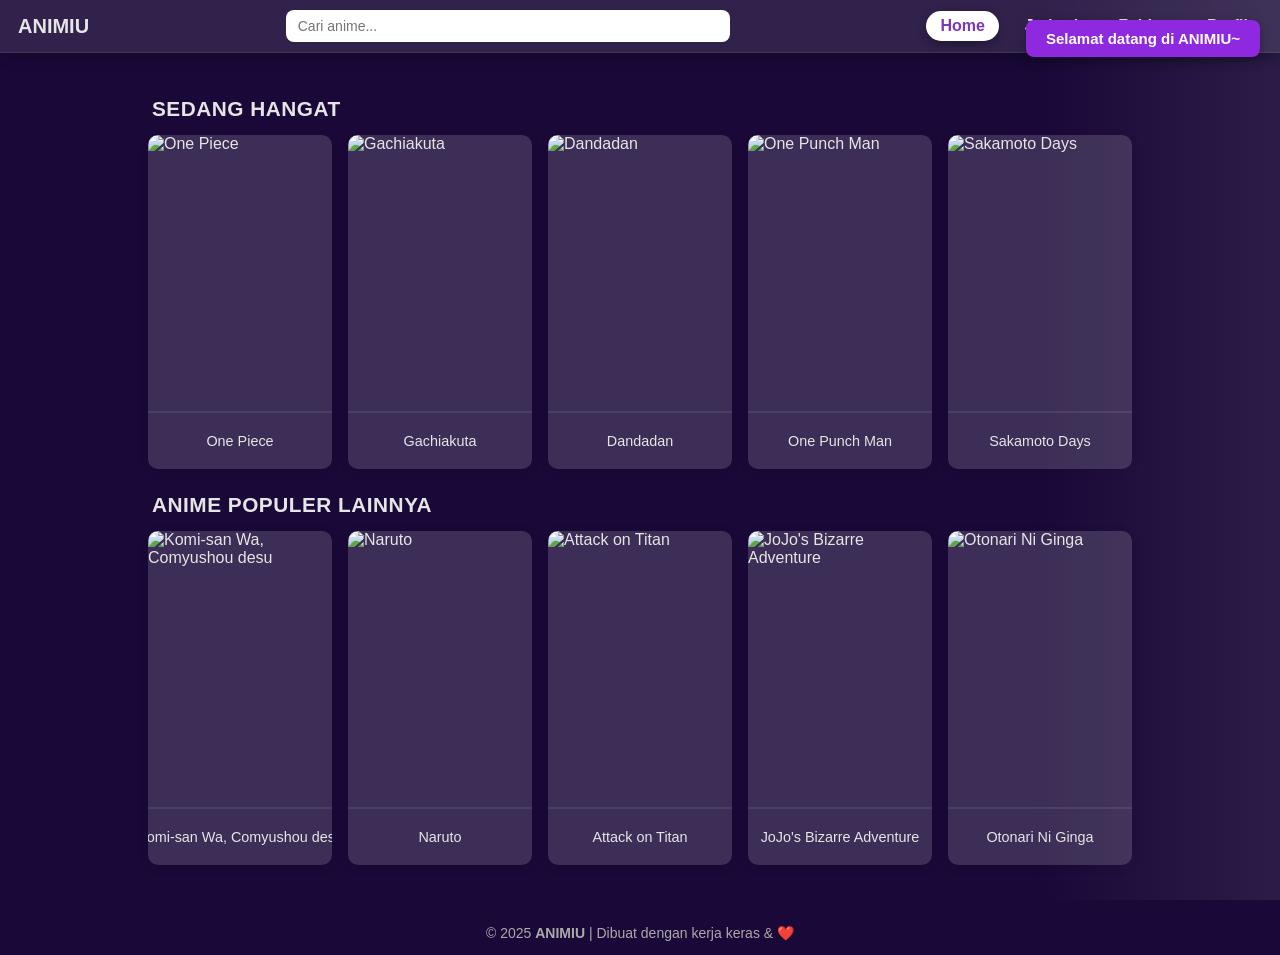
==== index.html @ 8f987c37 "first commit" ====
<!DOCTYPE html>
<html lang="id">
<head>
  <meta charset="utf-8" />
  <meta keyWord="animiu" />
  <meta name="viewport" content="width=device-width,initial-scale=1" />
  <title>ANIMIU</title>
  <base href="./">
  <style>
    :root{
      --bg:#1a0938;
      --text:#e5e5e5;
      --card:rgba(255,255,255,0.15);
      --header:rgba(255,255,255,0.1);
      --btn-bg:#fff;
      --btn-text:#7d37b6;
    }
    body.light{
      --bg: #9290e6;
      --text:#ffff;
      --card:rgba(255,255,255,0.15);
      --header:#7d37b6;
      --btn-bg:#fff;
      --btn-text:#7d37b6;
    }
    body{
      margin:0;
      font-family:'Poppins',sans-serif;
      background:var(--bg);
      color:var(--text);
      transition:background .25s,color .25s;
    }

    header{
      display:flex;
      align-items:center;
      gap:12px;
      padding:10px 18px;
      justify-content:space-between;
      background:var(--header);
      position:sticky;
      top:0;
      z-index:20;
      flex-wrap:wrap;
      backdrop-filter: blur(12px);
      box-shadow: 0 2px 12px rgba(0, 0, 0, 0.35);
      border-bottom: 1px solid rgba(255, 255, 255, 0.08);
      transition: background 0.3s ease, box-shadow 0.3s ease;
    }
    .logo{font-weight:700;font-size:20px}
    nav{display:flex;gap:12px}

/* ==== NAVBAR ACTIVE DENGAN KEPALA KUCING ==== */
nav a {
  position: relative;
  text-decoration: none;
  color: var(--text);
  padding: 6px 14px;
  border-radius: 20px;
  font-weight: 600;
  transition: all 0.3s ease;
}

/* efek hover */
nav a:hover {
  background: rgba(255, 255, 255, 0.2);
}

/* tombol aktif */
nav a.active {
  background: var(--btn-bg);
  color: var(--btn-text);
  box-shadow: 0 4px 10px rgba(0, 0, 0, 0.3);
  animation: catHeadPop 0.3s ease;
}

/* animasi lembut pop */
@keyframes catHeadPop {
  0% { transform: scale(0.9); }
  50% { transform: scale(1.05); }
  100% { transform: scale(1); }
}

    .search-bar{flex:1;text-align:center}
    .search-bar input{
      width:60%;max-width:420px;padding:8px 12px;border-radius:8px;border:none;outline:none;font-size:14px;
    }
    main{padding:20px;min-height:72vh}

    h2{margin-bottom:12px;letter-spacing:1px;text-align:left;padding-left:6px;}
    
    /* ====== BAGIAN CONTAINER ====== */
.anime-section {
  margin-top: 24px;
  padding: 0 8px;
}

.anime-section h2 {
  color: var(--text);
  font-size: 1.3em;
  font-weight: 700;
  margin: 8px 0 14px;
  padding-left: 4px;
  text-transform: uppercase;
  letter-spacing: 0.5px;
}

/* ====== GRID UTAMA ====== */
.anime-grid {
  display: grid;
  grid-template-columns: repeat(auto-fit, minmax(150px, 1fr));
  gap: 10px; /* jarak antar kartu */
  justify-items: center;
  align-items: start;
}

/* ====== KARTU ANIME ====== */
.anime-card {
  background: var(--card);
  border-radius: 10px;
  overflow: hidden;
  cursor: pointer;
  transition: transform .25s ease, box-shadow .25s ease;
  width: 100%;
  max-width: 200px;
  box-shadow: 0 2px 8px rgba(0,0,0,0.15);
  display: flex;
  flex-direction: column;
  height: 100%; /* biar semua tinggi sejajar di grid */
}

.anime-card:hover {
  transform: scale(1.03);
  box-shadow: 0 6px 16px rgba(0,0,0,0.2);
}

.anime-card img {
  width: 100%;
  aspect-ratio: 2 / 3;
  object-fit: cover;
  display: block;
  border-bottom: 2px solid rgba(255,255,255,0.08);
  flex-shrink: 0;
}

.anime-card p {
  flex-grow: 1;
  display: flex;
  align-items: center;       /* teks rata tengah vertikal */
  justify-content: center;   /* teks rata tengah horizontal */
  margin: 0;
  padding: 8px 6px;
  font-size: 0.9em;
  color: var(--text);
  text-align: center;
  min-height: 40px;          /* tinggi tetap agar rata antar kartu */
  white-space: nowrap;
  overflow: hidden;
  text-overflow: ellipsis;
}

.anime-grid {
  display: grid;
  grid-template-columns: repeat(auto-fill, minmax(180px, 1fr));
  gap: 16px;
  justify-items: center;
}

/* ====== RESPONSIF UNTUK HP ====== */
@media (max-width: 640px) {
  .anime-grid {
    grid-template-columns: repeat(2, 1fr); /* tetap 2 kolom di HP */
    gap: 8px;
    padding: 0 4px;
  }

  .anime-card {
    max-width: 100%;
  }

  .anime-card p {
    font-size: 0.85em;
  }

  .anime-section h2 {
    font-size: 1.1em;
  }
}

/* ====== HP SANGAT KECIL ====== */
@media (max-width: 350px) {
  .anime-grid {
    gap: 6px;
  }

  .anime-card img {
    aspect-ratio: 2 / 3;
  }
}

    .anime-detail h2 {
    text-align: center;
    margin-bottom: 12px;
    }

    .anime-detail{text-align:center;max-width:900px;margin:0 auto}
    .anime-detail img{width:80%;max-width:420px;border-radius:10px;margin-bottom:10px;display:block;margin-inline:auto}
    .meta{opacity:.95;margin-bottom:10px}
    .anime-detail p{max-width:780px;margin:0 auto 12px;line-height:1.6}

    button.btn{
      background:var(--btn-bg);
      color:var(--btn-text);
      border:none;padding:10px 14px;border-radius:10px;font-weight:700;cursor:pointer;margin:6px;
    }
    .btn.ghost{background:transparent;border:2px solid rgba(255,255,255,0.12);}

/* profile */
.profile-page {
  display: flex;
  flex-direction: column;
  align-items: center;
  padding-top: 100px; /* beri jarak dari navbar agar foto tidak nyangkut */
  min-height: 100vh;
  gap: 15px;
  text-align: center;
}

#userPhoto {
  width: 120px;
  height: 120px;
  border-radius: 50%;
  object-fit: cover;
  border: 3px solid #fff;
  box-shadow: 0 0 10px rgba(0,0,0,0.2);
  margin-bottom: 10px;
  position: relative;
  top: 0;
  transform: none;
}

.history-list{list-style:none;padding:0;margin-top:8px;max-width:420px;width:100%}
.history-list li{background:var(--card);padding:10px;border-radius:8px;margin-bottom:8px;text-align:left}
.profile-buttons {
  display: flex;
  flex-direction: column; /* Vertikal */
  align-items: center; /* Tengah horizontal */
  gap: 15px; /* Jarak antar tombol */
}

.profile-buttons .btn {
  width: 220px;
  padding: 10px 0;
  font-size: 16px;
  border-radius: 10px;
  border: none;
  background: #fff;      /* tombol putih */
  color: var(--bg);      /* teks mengikuti warna background halaman */
  cursor: pointer;
  transition: 0.3s;
  box-shadow: 0 3px 6px rgba(0,0,0,0.15);
}

.profile-buttons .btn:hover {
  background: #f0f0f0;   /* efek hover sedikit abu */
  transform: scale(1.05);
}


    /* folder lists small */
    .list-section{margin:12px 0}
    .list-section h3{text-align:left;margin:6px 0}
    .list-item{display:flex;align-items:center;gap:10px;background:var(--card);padding:8px;border-radius:8px;margin-bottom:8px}
    .list-item img{width:60px;height:40px;object-fit:cover;border-radius:6px}
    .list-item .title{flex:1;font-weight:700}

    /* responsive */
    @media(max-width:640px){
      .search-bar input{width:90%}
      .anime-card img{height:240px}
      .anime-detail img{width:92%}
    }

    .hari-nav{
  display:grid;
  grid-template-columns: repeat(auto-fit, minmax(100px, 1fr));
  gap:10px;
  margin:18px 0;
}

.hari-btn{
  background:var(--card);
  color:var(--text);
  border:none;
  padding:14px 0;
  font-size:16px;
  font-weight:700;
  border-radius:10px;
  cursor:pointer;
  transition:all .25s ease;
  width:100%;
}

.hari-btn:hover{
  transform:scale(1.05);
  background:rgba(255,255,255,0.25);
}

.hari-btn.active{
  background:var(--btn-bg);
  color:var(--btn-text);
  transform:scale(1.05);
  box-shadow:0 4px 12px rgba(0,0,0,0.25);
}

@keyframes zoomBounce {
  0% { transform: scale(1); }
  50% { transform: scale(1.03); }
  100% { transform: scale(1); }
}

.anime-tabs {
  display: flex;
  justify-content: center;
  gap: 12px;
  margin: 16px 0;
  flex-wrap: wrap;
}

.tab-btn {
  padding: 10px 18px;
  background: var(--card);
  color: var(--text);
  border: none;
  border-radius: 10px;
  font-weight: 700;
  cursor: pointer;
  transition: all 0.25s ease;
}

.tab-btn.active {
  background: var(--btn-bg);
  color: var(--btn-text);
  box-shadow: 0 4px 12px rgba(0,0,0,0.25);
}

.tab-content {
  margin-top: 12px;
}

.episode-list {
  display: grid;
  grid-template-columns: repeat(auto-fit, minmax(80px, 1fr));
  gap: 12px;
  justify-items: center;
  padding: 10px;
  max-width: 600px;
  margin: 0 auto;
}

.episode-list .btn {
  width: 80px;
  height: 40px;
  text-align: center;
  border-radius: 10px;
  transition: transform 0.2s;
}

.episode-list .btn:hover {
  transform: scale(1.05);
}

.season-grid {
  display: grid;
  grid-template-columns: repeat(auto-fit, minmax(120px, 1fr));
  gap: 15px;
  justify-items: center;
  padding: 10px;
  max-width: 700px;
  margin: 0 auto;
}

.season-grid div {
  text-align: center;
}

.season-grid img {
  width: 100%;
  aspect-ratio: 2 / 3;
  object-fit: cover;
  display: block;
  flex-shrink: 0;
  border-bottom: 2px solid rgba(255,255,255,0.08);
}

.season-grid img:hover {
  transform: scale(1.05);
}

.season-grid div div {
  margin-top: 6px;
  font-weight: 500;
}

.anime-detail {
  text-align: center;
  max-width: 900px;
  margin: 0 auto;
  padding-top: 12px;
}

.anime-tabs {
  display: flex;
  justify-content: center;
  gap: 12px;
  margin-bottom: 16px;
  flex-wrap: wrap;
}

.tab-btn {
  padding: 10px 18px;
  background: var(--card);
  color: var(--text);
  border: none;
  border-radius: 10px;
  font-weight: 700;
  cursor: pointer;
  transition: all 0.25s ease;
}

.tab-btn.active {
  background: var(--btn-bg);
  color: var(--btn-text);
  box-shadow: 0 4px 12px rgba(0,0,0,0.25);
}

.player-buttons {
  display: flex;
  flex-direction: column;
  align-items: center;
  gap: 8px;
}

.episode-info h3 {
  margin: 10px 0;
}

.history-list {
  display: flex;
  flex-wrap: wrap;
  justify-content: center;
  gap: 15px;
  padding: 20px 0;
  list-style: none;
}

/* Setiap item riwayat */
.history-item {
  background: var(--card);
  border-radius: 10px;
  padding: 8px;
  width: 130px;
  text-align: center;
  cursor: pointer;
  transition: transform 0.2s ease, background 0.2s ease;
  box-shadow: 0 3px 8px rgba(0,0,0,0.15);
}

.history-item:hover {
  transform: scale(1.05);
  background: rgba(255,255,255,0.25);
}

.history-poster {
  width: 100%;
  aspect-ratio: 2 / 3;
  object-fit: cover;
  border-radius: 8px;
  border-radius: 10px !important;
}

.history-item span {
  display: block;
  font-size: 13px;
  font-weight: 600;
  color: var(--text);
  line-height: 1.3;
}


.video-container {
  position: relative;
  width: 100%;
  max-width: 900px;       /* batas maksimal di layar besar */
  margin: 15px auto;      /* posisi di tengah */
  aspect-ratio: 16 / 9;   /* otomatis tinggi berdasarkan lebar */
  background: #000;       /* biar area hitam pas video loading */
  border-radius: 12px;
  overflow: hidden;
  box-shadow: 0 4px 10px rgba(0,0,0,0.3);
}

.video-container iframe {
  position: absolute;
  top: 0;
  left: 0;
  width: 100%;
  height: 100%;
  border: none;
  border-radius: 12px;
}

main {
  padding: 20px;
  min-height: 72vh;
  max-width: 1000px;   /* batas lebar maksimal konten */
  margin: 0 auto;      /* biar posisi konten di tengah */
}

.notif {
  background: #8e29e0;
  color: white;
  padding: 10px 20px;
  border-radius: 8px;
  position: fixed;
  top: 20px;
  right: 20px;
  opacity: 0;
  transform: translateY(-15px);
  transition: opacity 0.6s ease, transform 0.6s ease;
  z-index: 999;
  box-shadow: 0 4px 12px rgba(0,0,0,0.3);
  font-weight: 600;
  font-size: 15px;
}

/* saat muncul */
.notif.show {
  opacity: 1;
  transform: translateY(0);
}

/* saat hilang */
.notif.hide {
  opacity: 0;
  transform: translateY(-15px);
}

footer {
      text-align: center;
      margin-top: 40px;
      font-size: 14px;
      color: #aaa;
    }

    .home-page::after {
  content: "";
  position: fixed;
  top: 0;
  right: 0;
  width: 250px;
  height: 100%;
  background: linear-gradient(to left, rgba(255, 255, 255, 0.08), transparent);
  pointer-events: none;
  z-index: 1;
}

.video-container {
  position: relative;
  width: 100%;
  aspect-ratio: 16/9;
  background: #000;
  overflow: hidden;
}

.video-container iframe {
  position: absolute;
  width: 100%;
  height: 100%;
  border: 0;
}

  </style>
</head>
<body>
  <header>
    <div class="logo">ANIMIU</div>
    <div class="search-bar">
      <input id="searchInput" placeholder="Cari anime..." />
    </div>
    <nav>
      <a href="#" data-page="home" class="active">Home</a>
      <a href="#" data-page="jadwal">Jadwal</a>
      <a href="#" data-page="folder">Folder</a>
      <a href="#" data-page="profil">Profil</a>
    </nav>
  </header>
  <main id="content">
    <!-- default home -->
    <section id="homePage">
      <div class="anime-section">
        <h2>SEDANG HANGAT</h2>
        <div class="anime-grid" id="hotAnimes"></div>
      </div>
      <div class="anime-section">
        <h2> ANIME POPULER LAINNYA</h2>
        <div class="anime-grid" id="popularAnimes"></div>
      </div>
    </section>
  </main>
</section>
<body class="home-page">
<input id="profileFile" type="file" accept="image/*" style="display:none" />
<script src="script.js"></script>
<footer>
    <p>© 2025 <strong>ANIMIU</strong> | Dibuat dengan kerja keras & ❤️</p>
  </footer>
</body>
</html>
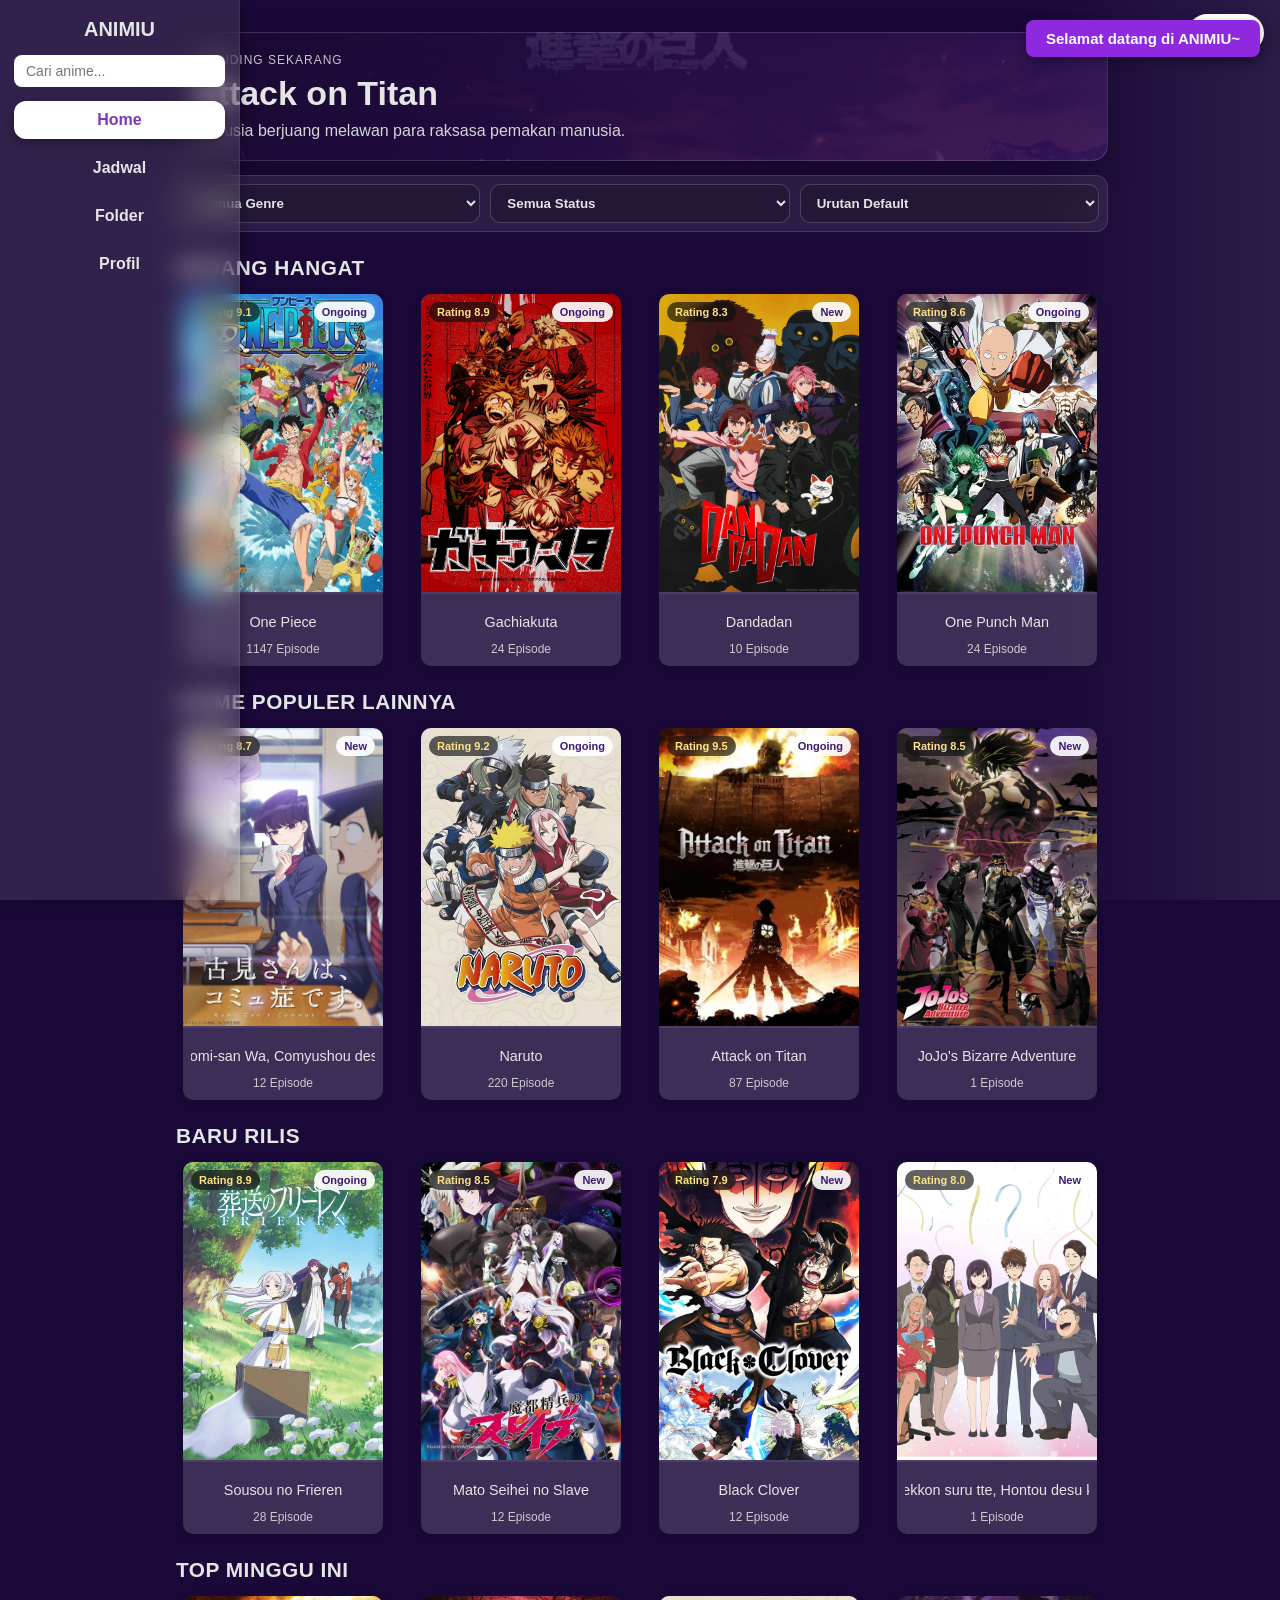
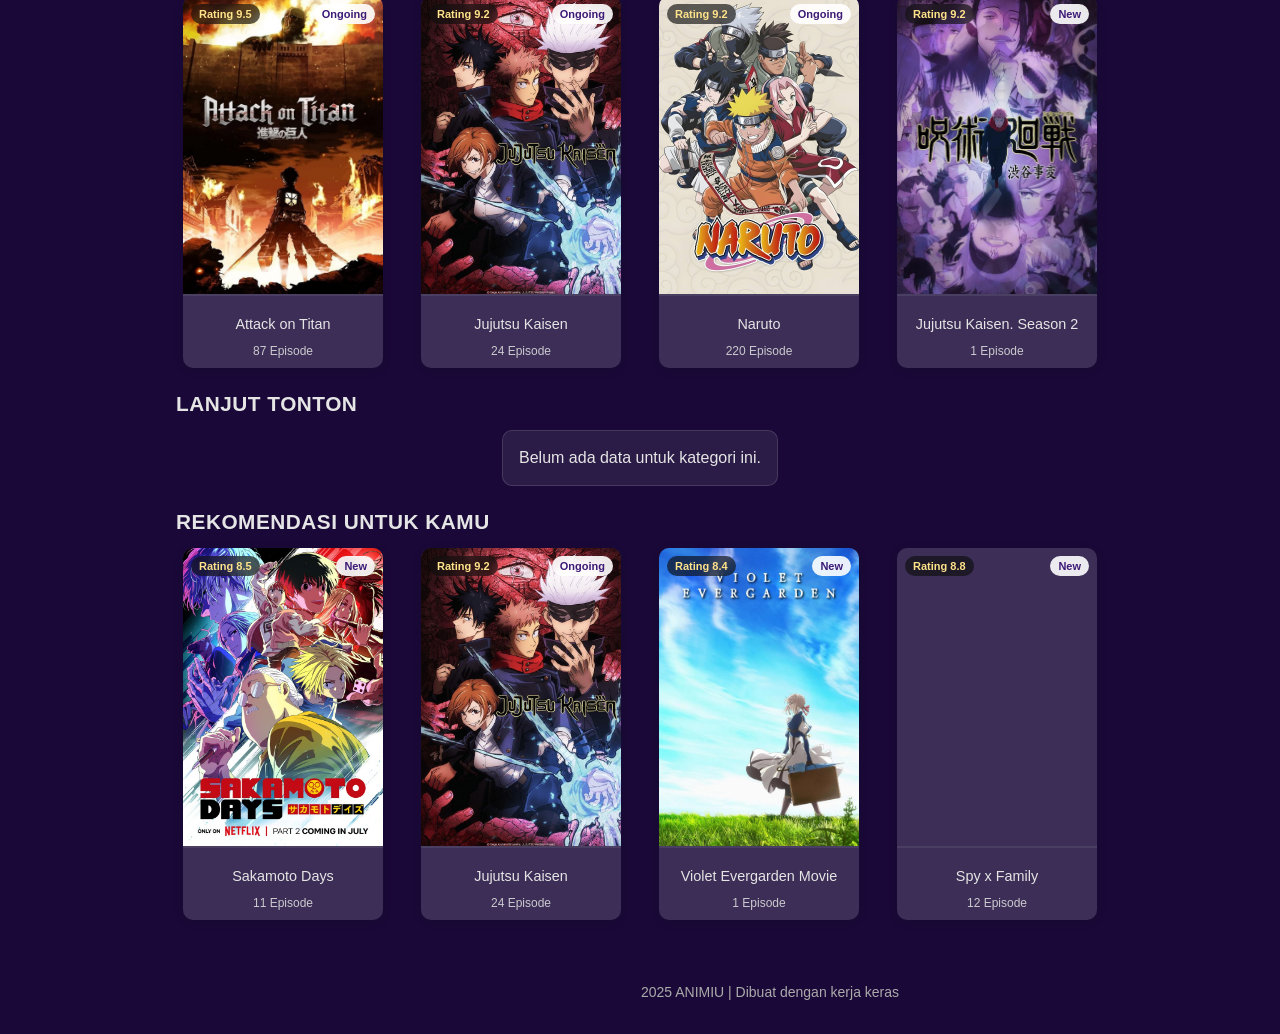
==== commit a07a9742: "push lab" ====
--- a/index.html
+++ b/index.html
@@ -2,591 +2,23 @@
 <html lang="id">
 <head>
   <meta charset="utf-8" />
-  <meta keyWord="animiu" />
+  <meta name="keywords" content="anime, streaming anime, animiu, nonton anime" />
+  <meta name="description" content="ANIMIU - platform anime dengan koleksi populer, jadwal tayang, watchlist, dan riwayat tontonan." />
   <meta name="viewport" content="width=device-width,initial-scale=1" />
+  <meta name="theme-color" content="#1a0938" />
+  <meta property="og:title" content="ANIMIU - Anime Streaming Hub" />
+  <meta property="og:description" content="Temukan anime favoritmu, cek jadwal tayang, dan simpan ke watchlist." />
+  <meta property="og:type" content="website" />
   <title>ANIMIU</title>
   <base href="./">
-  <style>
-    :root{
-      --bg:#1a0938;
-      --text:#e5e5e5;
-      --card:rgba(255,255,255,0.15);
-      --header:rgba(255,255,255,0.1);
-      --btn-bg:#fff;
-      --btn-text:#7d37b6;
-    }
-    body.light{
-      --bg: #9290e6;
-      --text:#ffff;
-      --card:rgba(255,255,255,0.15);
-      --header:#7d37b6;
-      --btn-bg:#fff;
-      --btn-text:#7d37b6;
-    }
-    body{
-      margin:0;
-      font-family:'Poppins',sans-serif;
-      background:var(--bg);
-      color:var(--text);
-      transition:background .25s,color .25s;
-    }
-
-    header{
-      display:flex;
-      align-items:center;
-      gap:12px;
-      padding:10px 18px;
-      justify-content:space-between;
-      background:var(--header);
-      position:sticky;
-      top:0;
-      z-index:20;
-      flex-wrap:wrap;
-      backdrop-filter: blur(12px);
-      box-shadow: 0 2px 12px rgba(0, 0, 0, 0.35);
-      border-bottom: 1px solid rgba(255, 255, 255, 0.08);
-      transition: background 0.3s ease, box-shadow 0.3s ease;
-    }
-    .logo{font-weight:700;font-size:20px}
-    nav{display:flex;gap:12px}
-
-/* ==== NAVBAR ACTIVE DENGAN KEPALA KUCING ==== */
-nav a {
-  position: relative;
-  text-decoration: none;
-  color: var(--text);
-  padding: 6px 14px;
-  border-radius: 20px;
-  font-weight: 600;
-  transition: all 0.3s ease;
-}
-
-/* efek hover */
-nav a:hover {
-  background: rgba(255, 255, 255, 0.2);
-}
-
-/* tombol aktif */
-nav a.active {
-  background: var(--btn-bg);
-  color: var(--btn-text);
-  box-shadow: 0 4px 10px rgba(0, 0, 0, 0.3);
-  animation: catHeadPop 0.3s ease;
-}
-
-/* animasi lembut pop */
-@keyframes catHeadPop {
-  0% { transform: scale(0.9); }
-  50% { transform: scale(1.05); }
-  100% { transform: scale(1); }
-}
-
-    .search-bar{flex:1;text-align:center}
-    .search-bar input{
-      width:60%;max-width:420px;padding:8px 12px;border-radius:8px;border:none;outline:none;font-size:14px;
-    }
-    main{padding:20px;min-height:72vh}
-
-    h2{margin-bottom:12px;letter-spacing:1px;text-align:left;padding-left:6px;}
-    
-    /* ====== BAGIAN CONTAINER ====== */
-.anime-section {
-  margin-top: 24px;
-  padding: 0 8px;
-}
-
-.anime-section h2 {
-  color: var(--text);
-  font-size: 1.3em;
-  font-weight: 700;
-  margin: 8px 0 14px;
-  padding-left: 4px;
-  text-transform: uppercase;
-  letter-spacing: 0.5px;
-}
-
-/* ====== GRID UTAMA ====== */
-.anime-grid {
-  display: grid;
-  grid-template-columns: repeat(auto-fit, minmax(150px, 1fr));
-  gap: 10px; /* jarak antar kartu */
-  justify-items: center;
-  align-items: start;
-}
-
-/* ====== KARTU ANIME ====== */
-.anime-card {
-  background: var(--card);
-  border-radius: 10px;
-  overflow: hidden;
-  cursor: pointer;
-  transition: transform .25s ease, box-shadow .25s ease;
-  width: 100%;
-  max-width: 200px;
-  box-shadow: 0 2px 8px rgba(0,0,0,0.15);
-  display: flex;
-  flex-direction: column;
-  height: 100%; /* biar semua tinggi sejajar di grid */
-}
-
-.anime-card:hover {
-  transform: scale(1.03);
-  box-shadow: 0 6px 16px rgba(0,0,0,0.2);
-}
-
-.anime-card img {
-  width: 100%;
-  aspect-ratio: 2 / 3;
-  object-fit: cover;
-  display: block;
-  border-bottom: 2px solid rgba(255,255,255,0.08);
-  flex-shrink: 0;
-}
-
-.anime-card p {
-  flex-grow: 1;
-  display: flex;
-  align-items: center;       /* teks rata tengah vertikal */
-  justify-content: center;   /* teks rata tengah horizontal */
-  margin: 0;
-  padding: 8px 6px;
-  font-size: 0.9em;
-  color: var(--text);
-  text-align: center;
-  min-height: 40px;          /* tinggi tetap agar rata antar kartu */
-  white-space: nowrap;
-  overflow: hidden;
-  text-overflow: ellipsis;
-}
-
-.anime-grid {
-  display: grid;
-  grid-template-columns: repeat(auto-fill, minmax(180px, 1fr));
-  gap: 16px;
-  justify-items: center;
-}
-
-/* ====== RESPONSIF UNTUK HP ====== */
-@media (max-width: 640px) {
-  .anime-grid {
-    grid-template-columns: repeat(2, 1fr); /* tetap 2 kolom di HP */
-    gap: 8px;
-    padding: 0 4px;
-  }
-
-  .anime-card {
-    max-width: 100%;
-  }
-
-  .anime-card p {
-    font-size: 0.85em;
-  }
-
-  .anime-section h2 {
-    font-size: 1.1em;
-  }
-}
-
-/* ====== HP SANGAT KECIL ====== */
-@media (max-width: 350px) {
-  .anime-grid {
-    gap: 6px;
-  }
-
-  .anime-card img {
-    aspect-ratio: 2 / 3;
-  }
-}
-
-    .anime-detail h2 {
-    text-align: center;
-    margin-bottom: 12px;
-    }
-
-    .anime-detail{text-align:center;max-width:900px;margin:0 auto}
-    .anime-detail img{width:80%;max-width:420px;border-radius:10px;margin-bottom:10px;display:block;margin-inline:auto}
-    .meta{opacity:.95;margin-bottom:10px}
-    .anime-detail p{max-width:780px;margin:0 auto 12px;line-height:1.6}
-
-    button.btn{
-      background:var(--btn-bg);
-      color:var(--btn-text);
-      border:none;padding:10px 14px;border-radius:10px;font-weight:700;cursor:pointer;margin:6px;
-    }
-    .btn.ghost{background:transparent;border:2px solid rgba(255,255,255,0.12);}
-
-/* profile */
-.profile-page {
-  display: flex;
-  flex-direction: column;
-  align-items: center;
-  padding-top: 100px; /* beri jarak dari navbar agar foto tidak nyangkut */
-  min-height: 100vh;
-  gap: 15px;
-  text-align: center;
-}
-
-#userPhoto {
-  width: 120px;
-  height: 120px;
-  border-radius: 50%;
-  object-fit: cover;
-  border: 3px solid #fff;
-  box-shadow: 0 0 10px rgba(0,0,0,0.2);
-  margin-bottom: 10px;
-  position: relative;
-  top: 0;
-  transform: none;
-}
-
-.history-list{list-style:none;padding:0;margin-top:8px;max-width:420px;width:100%}
-.history-list li{background:var(--card);padding:10px;border-radius:8px;margin-bottom:8px;text-align:left}
-.profile-buttons {
-  display: flex;
-  flex-direction: column; /* Vertikal */
-  align-items: center; /* Tengah horizontal */
-  gap: 15px; /* Jarak antar tombol */
-}
-
-.profile-buttons .btn {
-  width: 220px;
-  padding: 10px 0;
-  font-size: 16px;
-  border-radius: 10px;
-  border: none;
-  background: #fff;      /* tombol putih */
-  color: var(--bg);      /* teks mengikuti warna background halaman */
-  cursor: pointer;
-  transition: 0.3s;
-  box-shadow: 0 3px 6px rgba(0,0,0,0.15);
-}
-
-.profile-buttons .btn:hover {
-  background: #f0f0f0;   /* efek hover sedikit abu */
-  transform: scale(1.05);
-}
-
-
-    /* folder lists small */
-    .list-section{margin:12px 0}
-    .list-section h3{text-align:left;margin:6px 0}
-    .list-item{display:flex;align-items:center;gap:10px;background:var(--card);padding:8px;border-radius:8px;margin-bottom:8px}
-    .list-item img{width:60px;height:40px;object-fit:cover;border-radius:6px}
-    .list-item .title{flex:1;font-weight:700}
-
-    /* responsive */
-    @media(max-width:640px){
-      .search-bar input{width:90%}
-      .anime-card img{height:240px}
-      .anime-detail img{width:92%}
-    }
-
-    .hari-nav{
-  display:grid;
-  grid-template-columns: repeat(auto-fit, minmax(100px, 1fr));
-  gap:10px;
-  margin:18px 0;
-}
-
-.hari-btn{
-  background:var(--card);
-  color:var(--text);
-  border:none;
-  padding:14px 0;
-  font-size:16px;
-  font-weight:700;
-  border-radius:10px;
-  cursor:pointer;
-  transition:all .25s ease;
-  width:100%;
-}
-
-.hari-btn:hover{
-  transform:scale(1.05);
-  background:rgba(255,255,255,0.25);
-}
-
-.hari-btn.active{
-  background:var(--btn-bg);
-  color:var(--btn-text);
-  transform:scale(1.05);
-  box-shadow:0 4px 12px rgba(0,0,0,0.25);
-}
-
-@keyframes zoomBounce {
-  0% { transform: scale(1); }
-  50% { transform: scale(1.03); }
-  100% { transform: scale(1); }
-}
-
-.anime-tabs {
-  display: flex;
-  justify-content: center;
-  gap: 12px;
-  margin: 16px 0;
-  flex-wrap: wrap;
-}
-
-.tab-btn {
-  padding: 10px 18px;
-  background: var(--card);
-  color: var(--text);
-  border: none;
-  border-radius: 10px;
-  font-weight: 700;
-  cursor: pointer;
-  transition: all 0.25s ease;
-}
-
-.tab-btn.active {
-  background: var(--btn-bg);
-  color: var(--btn-text);
-  box-shadow: 0 4px 12px rgba(0,0,0,0.25);
-}
-
-.tab-content {
-  margin-top: 12px;
-}
-
-.episode-list {
-  display: grid;
-  grid-template-columns: repeat(auto-fit, minmax(80px, 1fr));
-  gap: 12px;
-  justify-items: center;
-  padding: 10px;
-  max-width: 600px;
-  margin: 0 auto;
-}
-
-.episode-list .btn {
-  width: 80px;
-  height: 40px;
-  text-align: center;
-  border-radius: 10px;
-  transition: transform 0.2s;
-}
-
-.episode-list .btn:hover {
-  transform: scale(1.05);
-}
-
-.season-grid {
-  display: grid;
-  grid-template-columns: repeat(auto-fit, minmax(120px, 1fr));
-  gap: 15px;
-  justify-items: center;
-  padding: 10px;
-  max-width: 700px;
-  margin: 0 auto;
-}
-
-.season-grid div {
-  text-align: center;
-}
-
-.season-grid img {
-  width: 100%;
-  aspect-ratio: 2 / 3;
-  object-fit: cover;
-  display: block;
-  flex-shrink: 0;
-  border-bottom: 2px solid rgba(255,255,255,0.08);
-}
-
-.season-grid img:hover {
-  transform: scale(1.05);
-}
-
-.season-grid div div {
-  margin-top: 6px;
-  font-weight: 500;
-}
-
-.anime-detail {
-  text-align: center;
-  max-width: 900px;
-  margin: 0 auto;
-  padding-top: 12px;
-}
-
-.anime-tabs {
-  display: flex;
-  justify-content: center;
-  gap: 12px;
-  margin-bottom: 16px;
-  flex-wrap: wrap;
-}
-
-.tab-btn {
-  padding: 10px 18px;
-  background: var(--card);
-  color: var(--text);
-  border: none;
-  border-radius: 10px;
-  font-weight: 700;
-  cursor: pointer;
-  transition: all 0.25s ease;
-}
-
-.tab-btn.active {
-  background: var(--btn-bg);
-  color: var(--btn-text);
-  box-shadow: 0 4px 12px rgba(0,0,0,0.25);
-}
-
-.player-buttons {
-  display: flex;
-  flex-direction: column;
-  align-items: center;
-  gap: 8px;
-}
-
-.episode-info h3 {
-  margin: 10px 0;
-}
-
-.history-list {
-  display: flex;
-  flex-wrap: wrap;
-  justify-content: center;
-  gap: 15px;
-  padding: 20px 0;
-  list-style: none;
-}
-
-/* Setiap item riwayat */
-.history-item {
-  background: var(--card);
-  border-radius: 10px;
-  padding: 8px;
-  width: 130px;
-  text-align: center;
-  cursor: pointer;
-  transition: transform 0.2s ease, background 0.2s ease;
-  box-shadow: 0 3px 8px rgba(0,0,0,0.15);
-}
-
-.history-item:hover {
-  transform: scale(1.05);
-  background: rgba(255,255,255,0.25);
-}
-
-.history-poster {
-  width: 100%;
-  aspect-ratio: 2 / 3;
-  object-fit: cover;
-  border-radius: 8px;
-  border-radius: 10px !important;
-}
-
-.history-item span {
-  display: block;
-  font-size: 13px;
-  font-weight: 600;
-  color: var(--text);
-  line-height: 1.3;
-}
-
-
-.video-container {
-  position: relative;
-  width: 100%;
-  max-width: 900px;       /* batas maksimal di layar besar */
-  margin: 15px auto;      /* posisi di tengah */
-  aspect-ratio: 16 / 9;   /* otomatis tinggi berdasarkan lebar */
-  background: #000;       /* biar area hitam pas video loading */
-  border-radius: 12px;
-  overflow: hidden;
-  box-shadow: 0 4px 10px rgba(0,0,0,0.3);
-}
-
-.video-container iframe {
-  position: absolute;
-  top: 0;
-  left: 0;
-  width: 100%;
-  height: 100%;
-  border: none;
-  border-radius: 12px;
-}
-
-main {
-  padding: 20px;
-  min-height: 72vh;
-  max-width: 1000px;   /* batas lebar maksimal konten */
-  margin: 0 auto;      /* biar posisi konten di tengah */
-}
-
-.notif {
-  background: #8e29e0;
-  color: white;
-  padding: 10px 20px;
-  border-radius: 8px;
-  position: fixed;
-  top: 20px;
-  right: 20px;
-  opacity: 0;
-  transform: translateY(-15px);
-  transition: opacity 0.6s ease, transform 0.6s ease;
-  z-index: 999;
-  box-shadow: 0 4px 12px rgba(0,0,0,0.3);
-  font-weight: 600;
-  font-size: 15px;
-}
-
-/* saat muncul */
-.notif.show {
-  opacity: 1;
-  transform: translateY(0);
-}
-
-/* saat hilang */
-.notif.hide {
-  opacity: 0;
-  transform: translateY(-15px);
-}
-
-footer {
-      text-align: center;
-      margin-top: 40px;
-      font-size: 14px;
-      color: #aaa;
-    }
-
-    .home-page::after {
-  content: "";
-  position: fixed;
-  top: 0;
-  right: 0;
-  width: 250px;
-  height: 100%;
-  background: linear-gradient(to left, rgba(255, 255, 255, 0.08), transparent);
-  pointer-events: none;
-  z-index: 1;
-}
-
-.video-container {
-  position: relative;
-  width: 100%;
-  aspect-ratio: 16/9;
-  background: #000;
-  overflow: hidden;
-}
-
-.video-container iframe {
-  position: absolute;
-  width: 100%;
-  height: 100%;
-  border: 0;
-}
-
-  </style>
+  <link rel="stylesheet" href="style.css" />
 </head>
-<body>
+<body class="home-page">
+  <a class="auth-cta" href="login.html">Login</a>
   <header>
-    <div class="logo">ANIMIU</div>
+    <div class="brand">ANIMIU</div>
     <div class="search-bar">
-      <input id="searchInput" placeholder="Cari anime..." />
+      <input id="searchInput" placeholder="Cari anime..." aria-label="Cari anime" />
     </div>
     <nav>
       <a href="#" data-page="home" class="active">Home</a>
@@ -598,6 +30,24 @@
   <main id="content">
     <!-- default home -->
     <section id="homePage">
+      <section class="hero-banner">
+        <p class="hero-kicker" id="heroKicker">Trending Sekarang</p>
+        <h1 id="heroTitle">Nonton Anime Favoritmu di ANIMIU</h1>
+        <p class="hero-sub" id="heroSub">Eksplor judul populer, simpan watchlist, dan lanjutkan tontonan kapan saja.</p>
+      </section>
+      <div class="home-toolbar">
+        <select id="genreFilter" aria-label="Filter genre"></select>
+        <select id="statusFilter" aria-label="Filter status">
+          <option value="all">Semua Status</option>
+          <option value="new">New</option>
+          <option value="ongoing">Ongoing</option>
+        </select>
+        <select id="sortFilter" aria-label="Urutkan anime">
+          <option value="default">Urutan Default</option>
+          <option value="rating">Rating Tertinggi</option>
+          <option value="title">Judul A-Z</option>
+        </select>
+      </div>
       <div class="anime-section">
         <h2>SEDANG HANGAT</h2>
         <div class="anime-grid" id="hotAnimes"></div>
@@ -606,14 +56,28 @@
         <h2> ANIME POPULER LAINNYA</h2>
         <div class="anime-grid" id="popularAnimes"></div>
       </div>
+      <div class="anime-section">
+        <h2>BARU RILIS</h2>
+        <div class="anime-grid" id="newReleases"></div>
+      </div>
+      <div class="anime-section">
+        <h2>TOP MINGGU INI</h2>
+        <div class="anime-grid" id="topWeekly"></div>
+      </div>
+      <div class="anime-section">
+        <h2>LANJUT TONTON</h2>
+        <div class="anime-grid" id="continueWatching"></div>
+      </div>
+      <div class="anime-section">
+        <h2>REKOMENDASI UNTUK KAMU</h2>
+        <div class="anime-grid" id="recommendedForYou"></div>
+      </div>
     </section>
   </main>
-</section>
-<body class="home-page">
 <input id="profileFile" type="file" accept="image/*" style="display:none" />
 <script src="script.js"></script>
 <footer>
-    <p>© 2025 <strong>ANIMIU</strong> | Dibuat dengan kerja keras & ❤️</p>
+    <p>2025 ANIMIU | Dibuat dengan kerja keras</p>
   </footer>
 </body>
 </html>
--- a/style.css
+++ b/style.css
@@ -0,0 +1,795 @@
+:root{
+  --bg:#1a0938;
+  --text:#e5e5e5;
+  --card:rgba(255,255,255,0.15);
+  --header:rgba(255,255,255,0.1);
+  --btn-bg:#fff;
+  --btn-text:#7d37b6;
+}
+body.light{
+  --bg: #9290e6;
+  --text:#ffff;
+  --card:rgba(255,255,255,0.15);
+  --header:#7d37b6;
+  --btn-bg:#fff;
+  --btn-text:#7d37b6;
+}
+*{
+  box-sizing:border-box;
+}
+
+body{
+  margin:0;
+  font-family:'Poppins',sans-serif;
+  background:var(--bg);
+  color:var(--text);
+  transition:background .25s,color .25s;
+  min-height: 100vh;
+}
+
+body[data-theme="dark"]{
+  --bg:#1a0938;
+  --text:#e5e5e5;
+  --card:rgba(255,255,255,0.15);
+  --header:rgba(255,255,255,0.1);
+  --btn-bg:#fff;
+  --btn-text:#7d37b6;
+}
+
+body[data-theme="light"]{
+  --bg:#9290e6;
+  --text:#fff;
+  --card:rgba(255,255,255,0.2);
+  --header:#7d37b6;
+  --btn-bg:#fff;
+  --btn-text:#56307d;
+}
+
+body[data-theme="sunset"]{
+  --bg:#2b142c;
+  --text:#f6efdf;
+  --card:rgba(255,214,163,0.12);
+  --header:rgba(116,47,80,0.75);
+  --btn-bg:#ffd28b;
+  --btn-text:#4d1d20;
+}
+
+.auth-cta{
+position:fixed;
+top:14px;
+right:16px;
+z-index:30;
+text-decoration:none;
+background:var(--btn-bg);
+color:var(--btn-text);
+font-weight:700;
+padding:10px 16px;
+border-radius:999px;
+box-shadow:0 6px 18px rgba(0,0,0,0.25);
+}
+
+header{
+  display:flex;
+  flex-direction:column;
+  align-items:stretch;
+  gap:14px;
+  padding:18px 14px;
+  justify-content:flex-start;
+  background:var(--header);
+  position:fixed;
+  top:0;
+  left:0;
+  width:240px;
+  height:100vh;
+  z-index:20;
+  backdrop-filter: blur(12px);
+  box-shadow: 0 2px 12px rgba(0, 0, 0, 0.35);
+  border-right: 1px solid rgba(255, 255, 255, 0.08);
+  transition: background 0.3s ease, box-shadow 0.3s ease;
+  box-sizing: border-box;
+}
+.brand{font-weight:700;font-size:20px;text-align:center}
+nav{display:flex;flex-direction:column;gap:10px}
+
+/* ==== NAVBAR ACTIVE DENGAN KEPALA KUCING ==== */
+nav a {
+position: relative;
+text-decoration: none;
+color: var(--text);
+padding: 10px 14px;
+border-radius: 12px;
+font-weight: 600;
+transition: all 0.3s ease;
+text-align: center;
+}
+
+/* efek hover */
+nav a:hover {
+background: rgba(255, 255, 255, 0.2);
+}
+
+/* tombol aktif */
+nav a.active {
+background: var(--btn-bg);
+color: var(--btn-text);
+box-shadow: 0 4px 10px rgba(0, 0, 0, 0.3);
+animation: catHeadPop 0.3s ease;
+}
+
+/* animasi lembut pop */
+@keyframes catHeadPop {
+0% { transform: scale(0.9); }
+50% { transform: scale(1.05); }
+100% { transform: scale(1); }
+}
+
+.search-bar{text-align:center}
+.search-bar input{
+  width:100%;max-width:100%;padding:8px 12px;border-radius:8px;border:none;outline:none;font-size:14px;
+}
+main{
+  padding:24px;
+  min-height:72vh;
+}
+
+h2{margin-bottom:12px;letter-spacing:1px;text-align:left;padding-left:6px;}
+
+/* ====== BAGIAN CONTAINER ====== */
+.anime-section {
+margin-top: 24px;
+padding: 0 8px;
+}
+
+.hero-banner{
+padding:20px;
+margin:8px 8px 14px;
+border-radius:16px;
+background:linear-gradient(120deg, rgba(125,55,182,0.9), rgba(52,20,96,0.95));
+box-shadow:0 12px 30px rgba(0,0,0,0.25);
+border:1px solid rgba(255,255,255,0.15);
+transition:background-image .5s ease, transform .3s ease;
+}
+
+.hero-kicker{
+margin:0 0 6px;
+font-size:12px;
+letter-spacing:1px;
+text-transform:uppercase;
+opacity:0.85;
+}
+
+.hero-banner h1{
+margin:0 0 8px;
+font-size:clamp(20px, 3vw, 34px);
+line-height:1.2;
+}
+
+.hero-sub{
+margin:0;
+opacity:0.92;
+max-width:680px;
+}
+
+.home-toolbar{
+display:grid;
+grid-template-columns:repeat(3,minmax(160px,1fr));
+gap:10px;
+padding:8px;
+margin:8px 8px 18px;
+background:rgba(255,255,255,0.08);
+border:1px solid rgba(255,255,255,0.12);
+border-radius:12px;
+backdrop-filter:blur(8px);
+}
+
+.home-toolbar select{
+width:100%;
+padding:10px 12px;
+border-radius:10px;
+border:1px solid rgba(255,255,255,0.18);
+background:rgba(12,12,12,0.25);
+color:var(--text);
+font-weight:600;
+outline:none;
+}
+
+.anime-section h2 {
+color: var(--text);
+font-size: 1.3em;
+font-weight: 700;
+margin: 8px 0 14px;
+padding-left: 4px;
+text-transform: uppercase;
+letter-spacing: 0.5px;
+}
+
+/* ====== GRID UTAMA ====== */
+.anime-grid {
+display: grid;
+grid-template-columns: repeat(auto-fit, minmax(150px, 1fr));
+gap: 10px; /* jarak antar kartu */
+justify-items: center;
+align-items: start;
+}
+
+/* ====== KARTU ANIME ====== */
+.anime-card {
+background: var(--card);
+border-radius: 10px;
+overflow: hidden;
+cursor: pointer;
+transition: transform .25s ease, box-shadow .25s ease;
+width: 100%;
+max-width: 200px;
+box-shadow: 0 2px 8px rgba(0,0,0,0.15);
+display: flex;
+flex-direction: column;
+height: 100%; /* biar semua tinggi sejajar di grid */
+}
+
+.anime-card:hover {
+transform: scale(1.03);
+box-shadow: 0 6px 16px rgba(0,0,0,0.2);
+}
+
+.anime-card:hover .card-title{
+letter-spacing:.2px;
+}
+
+.anime-card img {
+width: 100%;
+aspect-ratio: 2 / 3;
+object-fit: cover;
+display: block;
+border-bottom: 2px solid rgba(255,255,255,0.08);
+flex-shrink: 0;
+}
+
+.card-poster-wrap{
+position:relative;
+}
+
+.card-badge{
+position:absolute;
+z-index:2;
+padding:4px 8px;
+font-size:11px;
+font-weight:700;
+border-radius:999px;
+backdrop-filter:blur(4px);
+}
+
+.badge-rating{
+top:8px;
+left:8px;
+background:rgba(14,14,14,0.65);
+color:#ffe38a;
+}
+
+.badge-status{
+top:8px;
+right:8px;
+background:rgba(255,255,255,0.9);
+color:#3d1a76;
+}
+
+.card-body{
+padding:8px 8px 10px;
+}
+
+.card-title {
+flex-grow: 1;
+display: flex;
+align-items: center;       /* teks rata tengah vertikal */
+justify-content: center;   /* teks rata tengah horizontal */
+margin: 0;
+padding: 4px 4px;
+font-size: 0.9em;
+color: var(--text);
+text-align: center;
+min-height: 40px;          /* tinggi tetap agar rata antar kartu */
+white-space: nowrap;
+overflow: hidden;
+text-overflow: ellipsis;
+}
+
+.card-meta{
+margin:0;
+text-align:center;
+font-size:12px;
+opacity:0.85;
+}
+
+.skeleton-card{
+width:100%;
+max-width:200px;
+aspect-ratio:2/3;
+border-radius:10px;
+background:linear-gradient(110deg, rgba(255,255,255,0.08) 8%, rgba(255,255,255,0.18) 18%, rgba(255,255,255,0.08) 33%);
+background-size:200% 100%;
+animation:skeletonMove 1.2s linear infinite;
+}
+
+@keyframes skeletonMove{
+to{background-position:-200% 0;}
+}
+
+.empty-state{
+grid-column:1/-1;
+text-align:center;
+padding:18px 16px;
+border-radius:10px;
+background:rgba(255,255,255,0.08);
+border:1px solid rgba(255,255,255,0.12);
+}
+
+.anime-grid {
+display: grid;
+grid-template-columns: repeat(auto-fill, minmax(180px, 1fr));
+gap: 16px;
+justify-items: center;
+}
+
+/* ====== RESPONSIF UNTUK HP ====== */
+@media (max-width: 640px) {
+.anime-grid {
+  grid-template-columns: repeat(2, 1fr); /* tetap 2 kolom di HP */
+  gap: 8px;
+  padding: 0 4px;
+}
+
+.anime-card {
+  max-width: 100%;
+}
+
+.card-title {
+  font-size: 0.85em;
+}
+
+.home-toolbar{
+  grid-template-columns:1fr;
+}
+
+.anime-section h2 {
+  font-size: 1.1em;
+}
+}
+
+/* ====== HP SANGAT KECIL ====== */
+@media (max-width: 350px) {
+.anime-grid {
+  gap: 6px;
+}
+
+.anime-card img {
+  aspect-ratio: 2 / 3;
+}
+}
+
+.anime-detail h2 {
+text-align: center;
+margin-bottom: 12px;
+}
+
+.anime-detail{text-align:center;max-width:900px;margin:0 auto}
+.anime-detail img{width:80%;max-width:420px;border-radius:10px;margin-bottom:10px;display:block;margin-inline:auto}
+.meta{opacity:.95;margin-bottom:10px}
+.anime-detail p{max-width:780px;margin:0 auto 12px;line-height:1.6}
+
+button.btn{
+  background:var(--btn-bg);
+  color:var(--btn-text);
+  border:none;padding:10px 14px;border-radius:10px;font-weight:700;cursor:pointer;margin:6px;
+}
+.btn.ghost{background:transparent;border:2px solid rgba(255,255,255,0.12);}
+
+/* profile */
+.profile-page {
+display: flex;
+flex-direction: column;
+align-items: center;
+padding-top: 20px;
+min-height: 100vh;
+gap: 15px;
+text-align: center;
+}
+
+#userPhoto {
+width: 120px;
+height: 120px;
+border-radius: 50%;
+object-fit: cover;
+border: 3px solid #fff;
+box-shadow: 0 0 10px rgba(0,0,0,0.2);
+margin-bottom: 10px;
+position: relative;
+top: 0;
+transform: none;
+}
+
+.history-list{list-style:none;padding:0;margin-top:8px;max-width:420px;width:100%}
+.history-list li{background:var(--card);padding:10px;border-radius:8px;margin-bottom:8px;text-align:left}
+.profile-buttons {
+display: flex;
+flex-direction: column; /* Vertikal */
+align-items: center; /* Tengah horizontal */
+gap: 15px; /* Jarak antar tombol */
+}
+
+.profile-buttons .btn {
+width: 220px;
+padding: 10px 0;
+font-size: 16px;
+border-radius: 10px;
+border: none;
+background: #fff;      /* tombol putih */
+color: var(--bg);      /* teks mengikuti warna background halaman */
+cursor: pointer;
+transition: 0.3s;
+box-shadow: 0 3px 6px rgba(0,0,0,0.15);
+}
+
+.profile-buttons .btn:hover {
+background: #f0f0f0;   /* efek hover sedikit abu */
+transform: scale(1.05);
+}
+
+
+/* folder lists small */
+.list-section{margin:12px 0}
+.list-section h3{text-align:left;margin:6px 0}
+.list-item{display:flex;align-items:center;gap:10px;background:var(--card);padding:8px;border-radius:8px;margin-bottom:8px}
+.list-item img{width:60px;height:40px;object-fit:cover;border-radius:6px}
+.list-item .title{flex:1;font-weight:700}
+
+/* responsive */
+@media(max-width:840px){
+header{
+    position:sticky;
+    top:0;
+    left:auto;
+    width:100%;
+    height:auto;
+    border-right:none;
+    border-bottom: 1px solid rgba(255, 255, 255, 0.08);
+    flex-direction:row;
+    align-items:center;
+    justify-content:space-between;
+    flex-wrap:wrap;
+}
+.brand{text-align:left}
+nav{
+    flex-direction:row;
+    gap:12px;
+}
+.search-bar{
+    flex:1;
+    min-width:220px;
+}
+.search-bar input{width:100%}
+}
+
+@media(max-width:640px){
+nav{
+    width:100%;
+    justify-content:center;
+    flex-wrap:wrap;
+}
+.search-bar{width:100%}
+.search-bar input{width:90%}
+.anime-card img{height:240px}
+.anime-detail img{width:92%}
+}
+
+.hari-nav{
+display:grid;
+grid-template-columns: repeat(auto-fit, minmax(100px, 1fr));
+gap:10px;
+margin:18px 0;
+}
+
+.hari-btn{
+background:var(--card);
+color:var(--text);
+border:none;
+padding:14px 0;
+font-size:16px;
+font-weight:700;
+border-radius:10px;
+cursor:pointer;
+transition:all .25s ease;
+width:100%;
+}
+
+.hari-btn:hover{
+transform:scale(1.05);
+background:rgba(255,255,255,0.25);
+}
+
+.hari-btn.active{
+background:var(--btn-bg);
+color:var(--btn-text);
+transform:scale(1.05);
+box-shadow:0 4px 12px rgba(0,0,0,0.25);
+}
+
+@keyframes zoomBounce {
+0% { transform: scale(1); }
+50% { transform: scale(1.03); }
+100% { transform: scale(1); }
+}
+
+.anime-tabs {
+display: flex;
+justify-content: center;
+gap: 12px;
+margin: 16px 0;
+flex-wrap: wrap;
+}
+
+.tab-btn {
+padding: 10px 18px;
+background: var(--card);
+color: var(--text);
+border: none;
+border-radius: 10px;
+font-weight: 700;
+cursor: pointer;
+transition: all 0.25s ease;
+}
+
+.tab-btn.active {
+background: var(--btn-bg);
+color: var(--btn-text);
+box-shadow: 0 4px 12px rgba(0,0,0,0.25);
+}
+
+.tab-content {
+margin-top: 12px;
+}
+
+.episode-list {
+display: grid;
+grid-template-columns: repeat(auto-fit, minmax(80px, 1fr));
+gap: 12px;
+justify-items: center;
+padding: 10px;
+max-width: 600px;
+margin: 0 auto;
+}
+
+.episode-list .btn {
+width: 80px;
+height: 40px;
+text-align: center;
+border-radius: 10px;
+transition: transform 0.2s;
+}
+
+.episode-list .btn:hover {
+transform: scale(1.05);
+}
+
+.season-grid {
+display: grid;
+grid-template-columns: repeat(auto-fit, minmax(120px, 1fr));
+gap: 15px;
+justify-items: center;
+padding: 10px;
+max-width: 700px;
+margin: 0 auto;
+}
+
+.season-grid div {
+text-align: center;
+}
+
+.season-grid img {
+width: 100%;
+aspect-ratio: 2 / 3;
+object-fit: cover;
+display: block;
+flex-shrink: 0;
+border-bottom: 2px solid rgba(255,255,255,0.08);
+}
+
+.season-grid img:hover {
+transform: scale(1.05);
+}
+
+.season-grid div div {
+margin-top: 6px;
+font-weight: 500;
+}
+
+.anime-detail {
+text-align: center;
+max-width: 900px;
+margin: 0 auto;
+padding-top: 12px;
+}
+
+.anime-tabs {
+display: flex;
+justify-content: center;
+gap: 12px;
+margin-bottom: 16px;
+flex-wrap: wrap;
+}
+
+.tab-btn {
+padding: 10px 18px;
+background: var(--card);
+color: var(--text);
+border: none;
+border-radius: 10px;
+font-weight: 700;
+cursor: pointer;
+transition: all 0.25s ease;
+}
+
+.tab-btn.active {
+background: var(--btn-bg);
+color: var(--btn-text);
+box-shadow: 0 4px 12px rgba(0,0,0,0.25);
+}
+
+.player-buttons {
+display: flex;
+flex-direction: column;
+align-items: center;
+gap: 8px;
+}
+
+.episode-info h3 {
+margin: 10px 0;
+}
+
+.history-list {
+display: flex;
+flex-wrap: wrap;
+justify-content: center;
+gap: 15px;
+padding: 20px 0;
+list-style: none;
+}
+
+/* Setiap item riwayat */
+.history-item {
+background: var(--card);
+border-radius: 10px;
+padding: 8px;
+width: 130px;
+text-align: center;
+cursor: pointer;
+transition: transform 0.2s ease, background 0.2s ease;
+box-shadow: 0 3px 8px rgba(0,0,0,0.15);
+}
+
+.history-item:hover {
+transform: scale(1.05);
+background: rgba(255,255,255,0.25);
+}
+
+.history-poster {
+width: 100%;
+aspect-ratio: 2 / 3;
+object-fit: cover;
+border-radius: 8px;
+border-radius: 10px !important;
+}
+
+.history-item span {
+display: block;
+font-size: 13px;
+font-weight: 600;
+color: var(--text);
+line-height: 1.3;
+}
+
+
+.video-container {
+position: relative;
+width: 100%;
+max-width: 900px;       /* batas maksimal di layar besar */
+margin: 15px auto;      /* posisi di tengah */
+aspect-ratio: 16 / 9;   /* otomatis tinggi berdasarkan lebar */
+background: #000;       /* biar area hitam pas video loading */
+border-radius: 12px;
+overflow: hidden;
+box-shadow: 0 4px 10px rgba(0,0,0,0.3);
+}
+
+.video-container iframe {
+position: absolute;
+top: 0;
+left: 0;
+width: 100%;
+height: 100%;
+border: none;
+border-radius: 12px;
+}
+
+main {
+padding: 24px;
+min-height: 72vh;
+margin-left: 260px;
+}
+
+#content{
+max-width: 1000px;
+margin: 0 auto;
+}
+
+#content.page-enter{
+animation:pageFade .25s ease;
+}
+
+@keyframes pageFade{
+from{opacity:0; transform:translateY(6px);}
+to{opacity:1; transform:translateY(0);}
+}
+
+footer {
+margin-left: 260px;
+text-align: center;
+margin-top: 40px;
+font-size: 14px;
+color: #aaa;
+padding: 0 20px 20px;
+}
+
+@media(max-width:840px){
+.auth-cta{
+  position:absolute;
+  top:12px;
+  right:12px;
+}
+main{
+  margin-left: 0;
+}
+footer{
+  margin-left: 0;
+}
+}
+
+.notif {
+background: #8e29e0;
+color: white;
+padding: 10px 20px;
+border-radius: 8px;
+position: fixed;
+top: 20px;
+right: 20px;
+opacity: 0;
+transform: translateY(-15px);
+transition: opacity 0.6s ease, transform 0.6s ease;
+z-index: 999;
+box-shadow: 0 4px 12px rgba(0,0,0,0.3);
+font-weight: 600;
+font-size: 15px;
+}
+
+/* saat muncul */
+.notif.show {
+opacity: 1;
+transform: translateY(0);
+}
+
+/* saat hilang */
+.notif.hide {
+opacity: 0;
+transform: translateY(-15px);
+}
+
+.home-page::after {
+content: "";
+position: fixed;
+top: 0;
+right: 0;
+width: 250px;
+height: 100%;
+background: linear-gradient(to left, rgba(255, 255, 255, 0.08), transparent);
+pointer-events: none;
+z-index: 1;
+}
